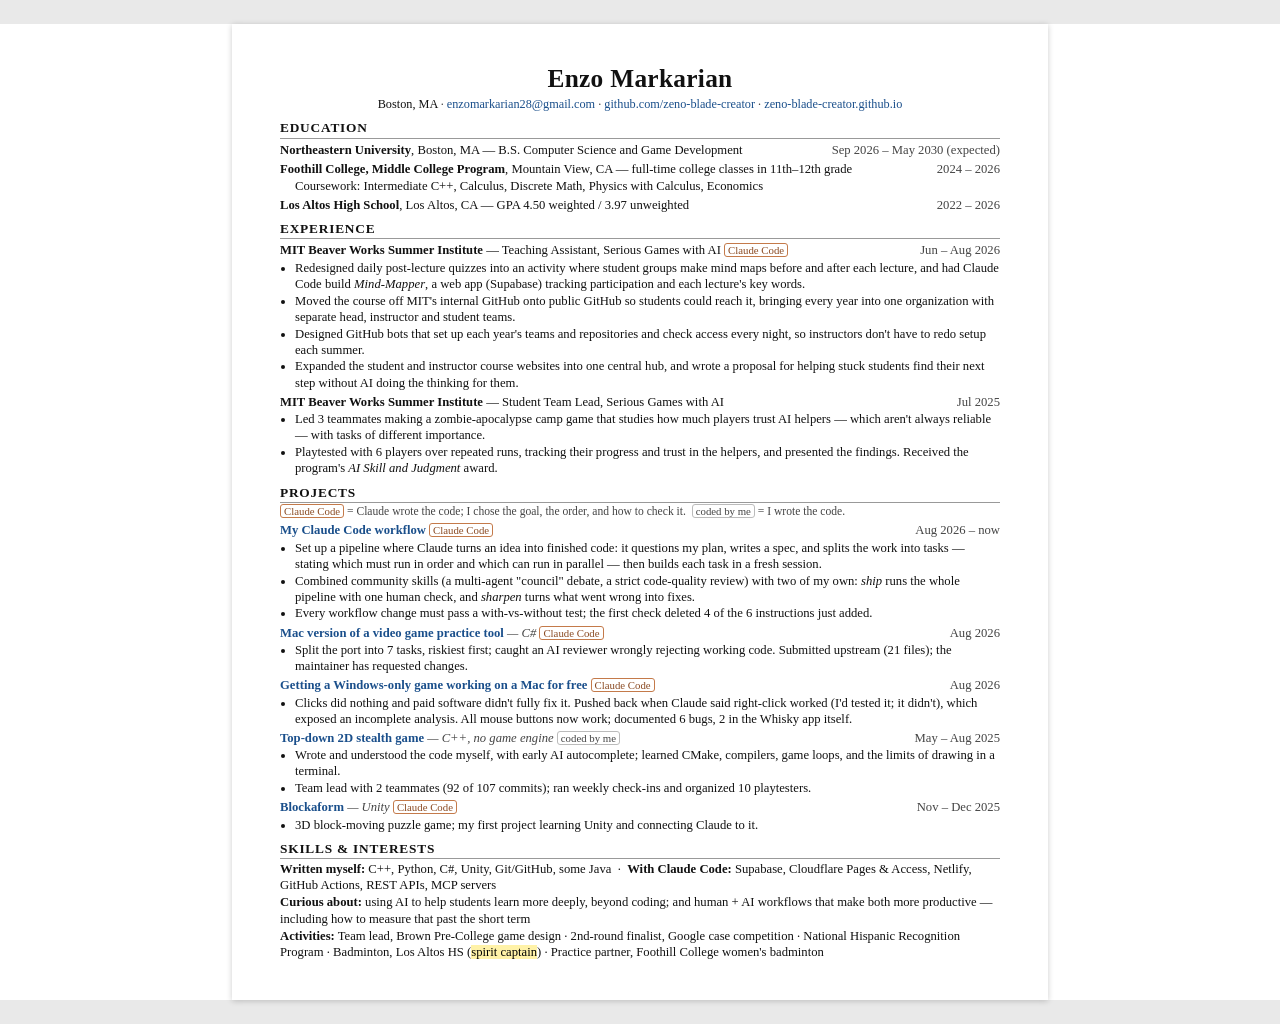
==== resume.html @ fbd15c96 "Add the one-page resume, mark the site as work in progress, correct the PR status resume.html is the" ====
<!doctype html>
<html lang="en">
<head>
<meta charset="utf-8">
<meta name="viewport" content="width=device-width, initial-scale=1">
<title>Enzo Markarian — Resume</title>
<meta name="description" content="Enzo Markarian — one-page resume.">
<!--
  ONE-PAGE RESUME. This file is the single source for resume.pdf.
  Build with ./build-resume.sh. The phone number is NOT stored here: the build script
  injects it from the gitignored resume.local.env, so the public copy never carries it.
  Anything wrapped in <mark> is unconfirmed and must be checked with Enzo.
-->
<style>
  @page { size: Letter; margin: 0.4in 0.5in; }
  :root { --ink:#111; --soft:#444; --rule:#999; --link:#1a4f8b; }
  * { box-sizing: border-box; }
  html { background:#e9e9e9; }
  body { font: 9.5pt/1.28 Charter, "Bitstream Charter", Georgia, serif; color: var(--ink);
         margin: 0; background:#fff; }
  .page { max-width: 8.5in; margin: 0 auto; padding: 0.4in 0.5in; background:#fff; }
  @media print { html{background:#fff} .page { padding: 0; max-width:none; } }
  @media screen { .page { margin: 24px auto; box-shadow: 0 1px 6px rgba(0,0,0,.2); } }
  a { color: var(--link); text-decoration: none; }
  h1 { font-size: 19pt; margin: 0; letter-spacing: .3px; text-align:center; }
  .contact { text-align:center; margin: 2px 0 0; font-size: 9.2pt; }
  .contact span + span::before { content: " · "; color: var(--soft); }
  h2 { font-size: 10pt; text-transform: uppercase; letter-spacing: .8px; margin: 7px 0 2px;
       border-bottom: 1px solid var(--rule); padding-bottom: 1px; }
  .row { display:flex; justify-content:space-between; gap: 12px; margin-top: 3px; }
  .row .when { white-space: nowrap; color: var(--soft); }
  .sub { color: var(--soft); font-style: italic; }
  ul { margin: 1px 0 0; padding-left: 15px; }
  li { margin: 0.5px 0; }
  .key { font-size: 8.7pt; color: var(--soft); margin: 0 0 1px; }
  .tag { font-size: 8.1pt; border: 1px solid #bbb; border-radius: 3px; padding: 0 3px;
         white-space: nowrap; color: var(--soft); font-style: normal; }
  .tag.cc { border-color: #c47a4a; color: #8a4a22; }
  p.line { margin: 1px 0; }
  mark { background: #fff2a8; -webkit-print-color-adjust: exact; print-color-adjust: exact; }
</style>
</head>
<body>
<div class="page">

<h1>Enzo Markarian</h1>
<div class="contact">
  <span>Boston, MA</span>
  <!--PHONE-->
  <span><a href="mailto:enzomarkarian28@gmail.com">enzomarkarian28@gmail.com</a></span>
  <span><a href="https://github.com/zeno-blade-creator">github.com/zeno-blade-creator</a></span>
  <span><a href="https://zeno-blade-creator.github.io">zeno-blade-creator.github.io</a></span>
</div>

<h2>Education</h2>
<div class="row"><div><strong>Northeastern University</strong>, Boston, MA — B.S. Computer Science and Game Development</div>
  <div class="when">Sep 2026 – May 2030 (expected)</div></div>
<div class="row"><div><strong>Foothill College, Middle College Program</strong>, Mountain View, CA — full-time college classes in 11th–12th grade</div>
  <div class="when">2024 – 2026</div></div>
<p class="line" style="padding-left:15px">Coursework: Intermediate C++, Calculus, Discrete Math, Physics with Calculus, Economics</p>
<div class="row"><div><strong>Los Altos High School</strong>, Los Altos, CA — GPA 4.50 weighted / 3.97 unweighted</div>
  <div class="when">2022 – 2026</div></div>

<h2>Experience</h2>
<div class="row"><div><strong>MIT Beaver Works Summer Institute</strong> — Teaching Assistant, Serious Games with AI
  <span class="tag cc">Claude Code</span></div>
  <div class="when">Jun – Aug 2026</div></div>
<ul>
  <li>Redesigned daily post-lecture quizzes into an activity where student groups make mind maps before and after each
      lecture, and had Claude Code build <em>Mind-Mapper</em>, a web app (Supabase) tracking participation and each lecture's key words.</li>
  <li>Moved the course off MIT's internal GitHub onto public GitHub so students could reach it, bringing every year into one
      organization with separate head, instructor and student teams.</li>
  <li>Designed GitHub bots that set up each year's teams and repositories and check access every night, so instructors
      don't have to redo setup each summer.</li>
  <li>Expanded the student and instructor course websites into one central hub, and wrote a proposal for helping stuck
      students find their next step without AI doing the thinking for them.</li>
</ul>

<div class="row"><div><strong>MIT Beaver Works Summer Institute</strong> — Student Team Lead, Serious Games with AI</div>
  <div class="when">Jul 2025</div></div>
<ul>
  <li>Led 3 teammates making a zombie-apocalypse camp game that studies how much players trust AI helpers — which
      aren't always reliable — with tasks of different importance.</li>
  <li>Playtested with 6 players over repeated runs, tracking their progress and trust in the helpers, and presented the findings.
      Received the program's <em>AI Skill and Judgment</em> award.</li>
</ul>

<h2>Projects</h2>
<p class="key"><span class="tag cc">Claude Code</span> = Claude wrote the code; I chose the goal, the order, and how to check it.
  &nbsp;<span class="tag">coded by me</span> = I wrote the code.</p>

<div class="row"><div><strong><a href="https://zeno-blade-creator.github.io/projects/ai-workflow.html">My Claude Code workflow</a></strong>
  <span class="tag cc">Claude Code</span></div><div class="when">Aug 2026 – now</div></div>
<ul>
  <li>Set up a pipeline where Claude turns an idea into finished code: it questions my plan, writes a spec, and splits the work
      into tasks — stating which must run in order and which can run in parallel — then builds each task in a fresh session.</li>
  <li>Combined community skills (a multi-agent "council" debate, a strict code-quality review) with two of my own:
      <em>ship</em> runs the whole pipeline with one human check, and <em>sharpen</em> turns what went wrong into fixes.</li>
  <li>Every workflow change must pass a with-vs-without test; the first check deleted 4 of the 6 instructions just added.</li>
</ul>

<div class="row"><div><strong><a href="https://github.com/NoahStolk/ddinfo-tools/pull/159">Mac version of a video game practice tool</a></strong>
  <span class="sub">— C#</span> <span class="tag cc">Claude Code</span></div><div class="when">Aug 2026</div></div>
<ul>
  <li>Split the port into 7 tasks, riskiest first; caught an AI reviewer wrongly rejecting working code.
      Submitted upstream (21 files); the maintainer has requested changes.</li>
</ul>

<div class="row"><div><strong><a href="https://github.com/zeno-blade-creator/whisky-unity-mouse-fix">Getting a Windows-only game working on a Mac for free</a></strong>
  <span class="tag cc">Claude Code</span></div><div class="when">Aug 2026</div></div>
<ul>
  <li>Clicks did nothing and paid software didn't fully fix it. Pushed back when Claude said right-click worked (I'd tested it; it didn't),
      which exposed an incomplete analysis. All mouse buttons now work; documented 6 bugs, 2 in the Whisky app itself.</li>
</ul>

<div class="row"><div><strong><a href="https://github.com/k-petricusic/C-Class-Game">Top-down 2D stealth game</a></strong>
  <span class="sub">— C++, no game engine</span> <span class="tag">coded by me</span></div><div class="when">May – Aug 2025</div></div>
<ul>
  <li>Wrote and understood the code myself, with early AI autocomplete; learned CMake, compilers, game loops, and the limits of drawing in a terminal.</li>
  <li>Team lead with 2 teammates (92 of 107 commits); ran weekly check-ins and organized 10 playtesters.</li>
</ul>

<div class="row"><div><strong><a href="https://github.com/zeno-blade-creator/Blockaform">Blockaform</a></strong>
  <span class="sub">— Unity</span> <span class="tag cc">Claude Code</span></div><div class="when">Nov – Dec 2025</div></div>
<ul>
  <li>3D block-moving puzzle game; my first project learning Unity and connecting Claude to it.</li>
</ul>

<h2>Skills &amp; Interests</h2>
<p class="line"><strong>Written myself:</strong> C++, Python, C#, Unity, Git/GitHub, some Java
  &nbsp;·&nbsp; <strong>With Claude Code:</strong> Supabase, Cloudflare Pages &amp; Access, Netlify, GitHub Actions, REST APIs, MCP servers</p>
<p class="line"><strong>Curious about:</strong> using AI to help students learn more deeply, beyond coding; and human + AI workflows
  that make both more productive — including how to measure that past the short term</p>
<p class="line"><strong>Activities:</strong> Team lead, Brown Pre-College game design · 2nd-round finalist, Google case competition ·
  National Hispanic Recognition Program · Badminton, Los Altos HS (<mark>spirit captain</mark>) · Practice partner, Foothill College women's badminton</p>

</div>
</body>
</html>
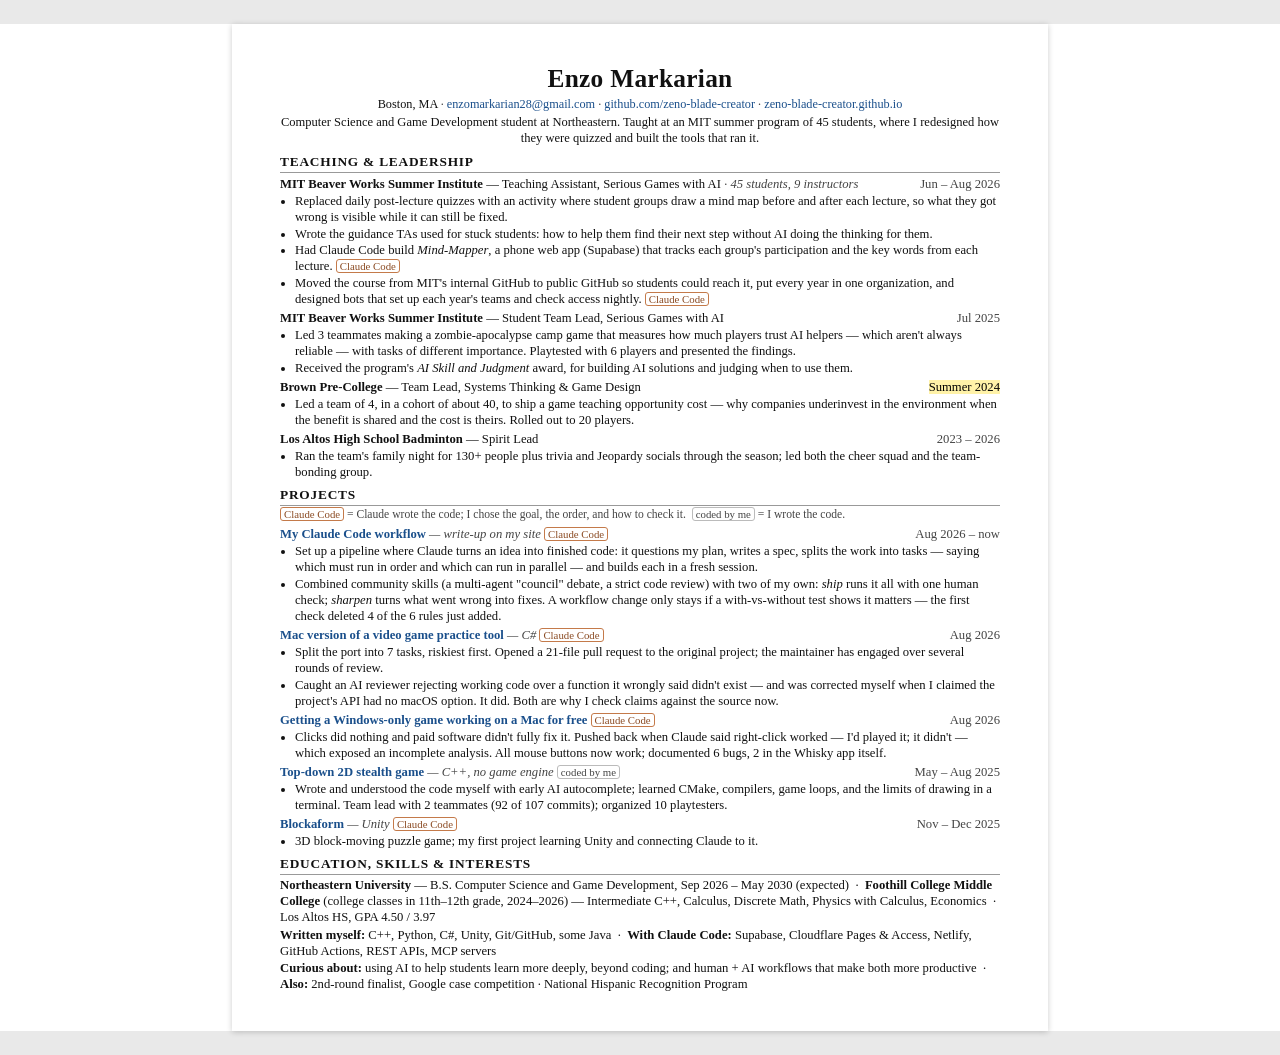
==== commit e8054615: "Fill in the site's open sections and reframe the resume around teaching Removes every TODO placehold" ====
--- a/resume.html
+++ b/resume.html
@@ -16,7 +16,7 @@
   :root { --ink:#111; --soft:#444; --rule:#999; --link:#1a4f8b; }
   * { box-sizing: border-box; }
   html { background:#e9e9e9; }
-  body { font: 9.5pt/1.28 Charter, "Bitstream Charter", Georgia, serif; color: var(--ink);
+  body { font: 9.5pt/1.27 Charter, "Bitstream Charter", Georgia, serif; color: var(--ink);
          margin: 0; background:#fff; }
   .page { max-width: 8.5in; margin: 0 auto; padding: 0.4in 0.5in; background:#fff; }
   @media print { html{background:#fff} .page { padding: 0; max-width:none; } }
@@ -25,6 +25,7 @@
   h1 { font-size: 19pt; margin: 0; letter-spacing: .3px; text-align:center; }
   .contact { text-align:center; margin: 2px 0 0; font-size: 9.2pt; }
   .contact span + span::before { content: " · "; color: var(--soft); }
+  .summary { text-align:center; margin: 3px 0 0; font-size: 9.4pt; color: var(--ink); }
   h2 { font-size: 10pt; text-transform: uppercase; letter-spacing: .8px; margin: 7px 0 2px;
        border-bottom: 1px solid var(--rule); padding-bottom: 1px; }
   .row { display:flex; justify-content:space-between; gap: 12px; margin-top: 3px; }
@@ -51,38 +52,43 @@
   <span><a href="https://github.com/zeno-blade-creator">github.com/zeno-blade-creator</a></span>
   <span><a href="https://zeno-blade-creator.github.io">zeno-blade-creator.github.io</a></span>
 </div>
+<p class="summary">Computer Science and Game Development student at Northeastern. Taught at an MIT summer
+  program of 45 students, where I redesigned how they were quizzed and built the tools that ran it.</p>
 
-<h2>Education</h2>
-<div class="row"><div><strong>Northeastern University</strong>, Boston, MA — B.S. Computer Science and Game Development</div>
-  <div class="when">Sep 2026 – May 2030 (expected)</div></div>
-<div class="row"><div><strong>Foothill College, Middle College Program</strong>, Mountain View, CA — full-time college classes in 11th–12th grade</div>
-  <div class="when">2024 – 2026</div></div>
-<p class="line" style="padding-left:15px">Coursework: Intermediate C++, Calculus, Discrete Math, Physics with Calculus, Economics</p>
-<div class="row"><div><strong>Los Altos High School</strong>, Los Altos, CA — GPA 4.50 weighted / 3.97 unweighted</div>
-  <div class="when">2022 – 2026</div></div>
-
-<h2>Experience</h2>
+<h2>Teaching &amp; Leadership</h2>
 <div class="row"><div><strong>MIT Beaver Works Summer Institute</strong> — Teaching Assistant, Serious Games with AI
-  <span class="tag cc">Claude Code</span></div>
+  <span class="sub">· 45 students, 9 instructors</span></div>
   <div class="when">Jun – Aug 2026</div></div>
 <ul>
-  <li>Redesigned daily post-lecture quizzes into an activity where student groups make mind maps before and after each
-      lecture, and had Claude Code build <em>Mind-Mapper</em>, a web app (Supabase) tracking participation and each lecture's key words.</li>
-  <li>Moved the course off MIT's internal GitHub onto public GitHub so students could reach it, bringing every year into one
-      organization with separate head, instructor and student teams.</li>
-  <li>Designed GitHub bots that set up each year's teams and repositories and check access every night, so instructors
-      don't have to redo setup each summer.</li>
-  <li>Expanded the student and instructor course websites into one central hub, and wrote a proposal for helping stuck
-      students find their next step without AI doing the thinking for them.</li>
+  <li>Replaced daily post-lecture quizzes with an activity where student groups draw a mind map before and after each
+      lecture, so what they got wrong is visible while it can still be fixed.</li>
+  <li>Wrote the guidance TAs used for stuck students: how to help them find their next step without AI doing the thinking for them.</li>
+  <li>Had Claude Code build <em>Mind-Mapper</em>, a phone web app (Supabase) that tracks each group's participation and
+      the key words from each lecture. <span class="tag cc">Claude Code</span></li>
+  <li>Moved the course from MIT's internal GitHub to public GitHub so students could reach it, put every year in one
+      organization, and designed bots that set up each year's teams and check access nightly. <span class="tag cc">Claude Code</span></li>
 </ul>
 
 <div class="row"><div><strong>MIT Beaver Works Summer Institute</strong> — Student Team Lead, Serious Games with AI</div>
   <div class="when">Jul 2025</div></div>
 <ul>
-  <li>Led 3 teammates making a zombie-apocalypse camp game that studies how much players trust AI helpers — which
-      aren't always reliable — with tasks of different importance.</li>
-  <li>Playtested with 6 players over repeated runs, tracking their progress and trust in the helpers, and presented the findings.
-      Received the program's <em>AI Skill and Judgment</em> award.</li>
+  <li>Led 3 teammates making a zombie-apocalypse camp game that measures how much players trust AI helpers — which
+      aren't always reliable — with tasks of different importance. Playtested with 6 players and presented the findings.</li>
+  <li>Received the program's <em>AI Skill and Judgment</em> award, for building AI solutions and judging when to use them.</li>
+</ul>
+
+<div class="row"><div><strong>Brown Pre-College</strong> — Team Lead, Systems Thinking &amp; Game Design</div>
+  <div class="when"><mark>Summer 2024</mark></div></div>
+<ul>
+  <li>Led a team of 4, in a cohort of about 40, to ship a game teaching opportunity cost — why companies underinvest in
+      the environment when the benefit is shared and the cost is theirs. Rolled out to 20 players.</li>
+</ul>
+
+<div class="row"><div><strong>Los Altos High School Badminton</strong> — Spirit Lead</div>
+  <div class="when">2023 – 2026</div></div>
+<ul>
+  <li>Ran the team's family night for 130+ people plus trivia and Jeopardy socials through the season; led both the
+      cheer squad and the team-bonding group.</li>
 </ul>
 
 <h2>Projects</h2>
@@ -90,34 +96,36 @@
   &nbsp;<span class="tag">coded by me</span> = I wrote the code.</p>
 
 <div class="row"><div><strong><a href="https://zeno-blade-creator.github.io/projects/ai-workflow.html">My Claude Code workflow</a></strong>
-  <span class="tag cc">Claude Code</span></div><div class="when">Aug 2026 – now</div></div>
+  <span class="sub">— write-up on my site</span> <span class="tag cc">Claude Code</span></div><div class="when">Aug 2026 – now</div></div>
 <ul>
-  <li>Set up a pipeline where Claude turns an idea into finished code: it questions my plan, writes a spec, and splits the work
-      into tasks — stating which must run in order and which can run in parallel — then builds each task in a fresh session.</li>
-  <li>Combined community skills (a multi-agent "council" debate, a strict code-quality review) with two of my own:
-      <em>ship</em> runs the whole pipeline with one human check, and <em>sharpen</em> turns what went wrong into fixes.</li>
-  <li>Every workflow change must pass a with-vs-without test; the first check deleted 4 of the 6 instructions just added.</li>
+  <li>Set up a pipeline where Claude turns an idea into finished code: it questions my plan, writes a spec, splits the work
+      into tasks — saying which must run in order and which can run in parallel — and builds each in a fresh session.</li>
+  <li>Combined community skills (a multi-agent "council" debate, a strict code review) with two of my own: <em>ship</em> runs
+      it all with one human check; <em>sharpen</em> turns what went wrong into fixes. A workflow change only stays if a
+      with-vs-without test shows it matters — the first check deleted 4 of the 6 rules just added.</li>
 </ul>
 
 <div class="row"><div><strong><a href="https://github.com/NoahStolk/ddinfo-tools/pull/159">Mac version of a video game practice tool</a></strong>
   <span class="sub">— C#</span> <span class="tag cc">Claude Code</span></div><div class="when">Aug 2026</div></div>
 <ul>
-  <li>Split the port into 7 tasks, riskiest first; caught an AI reviewer wrongly rejecting working code.
-      Submitted upstream (21 files); the maintainer has requested changes.</li>
+  <li>Split the port into 7 tasks, riskiest first. Opened a 21-file pull request to the original project; the maintainer
+      has engaged over several rounds of review.</li>
+  <li>Caught an AI reviewer rejecting working code over a function it wrongly said didn't exist — and was corrected myself
+      when I claimed the project's API had no macOS option. It did. Both are why I check claims against the source now.</li>
 </ul>
 
 <div class="row"><div><strong><a href="https://github.com/zeno-blade-creator/whisky-unity-mouse-fix">Getting a Windows-only game working on a Mac for free</a></strong>
   <span class="tag cc">Claude Code</span></div><div class="when">Aug 2026</div></div>
 <ul>
-  <li>Clicks did nothing and paid software didn't fully fix it. Pushed back when Claude said right-click worked (I'd tested it; it didn't),
-      which exposed an incomplete analysis. All mouse buttons now work; documented 6 bugs, 2 in the Whisky app itself.</li>
+  <li>Clicks did nothing and paid software didn't fully fix it. Pushed back when Claude said right-click worked — I'd played it;
+      it didn't — which exposed an incomplete analysis. All mouse buttons now work; documented 6 bugs, 2 in the Whisky app itself.</li>
 </ul>
 
 <div class="row"><div><strong><a href="https://github.com/k-petricusic/C-Class-Game">Top-down 2D stealth game</a></strong>
   <span class="sub">— C++, no game engine</span> <span class="tag">coded by me</span></div><div class="when">May – Aug 2025</div></div>
 <ul>
-  <li>Wrote and understood the code myself, with early AI autocomplete; learned CMake, compilers, game loops, and the limits of drawing in a terminal.</li>
-  <li>Team lead with 2 teammates (92 of 107 commits); ran weekly check-ins and organized 10 playtesters.</li>
+  <li>Wrote and understood the code myself with early AI autocomplete; learned CMake, compilers, game loops, and the limits
+      of drawing in a terminal. Team lead with 2 teammates (92 of 107 commits); organized 10 playtesters.</li>
 </ul>
 
 <div class="row"><div><strong><a href="https://github.com/zeno-blade-creator/Blockaform">Blockaform</a></strong>
@@ -126,13 +134,14 @@
   <li>3D block-moving puzzle game; my first project learning Unity and connecting Claude to it.</li>
 </ul>
 
-<h2>Skills &amp; Interests</h2>
+<h2>Education, Skills &amp; Interests</h2>
+<p class="line"><strong>Northeastern University</strong> — B.S. Computer Science and Game Development, Sep 2026 – May 2030 (expected)
+  &nbsp;·&nbsp; <strong>Foothill College Middle College</strong> (college classes in 11th–12th grade, 2024–2026) — Intermediate C++,
+  Calculus, Discrete Math, Physics with Calculus, Economics &nbsp;·&nbsp; Los Altos HS, GPA 4.50 / 3.97</p>
 <p class="line"><strong>Written myself:</strong> C++, Python, C#, Unity, Git/GitHub, some Java
   &nbsp;·&nbsp; <strong>With Claude Code:</strong> Supabase, Cloudflare Pages &amp; Access, Netlify, GitHub Actions, REST APIs, MCP servers</p>
 <p class="line"><strong>Curious about:</strong> using AI to help students learn more deeply, beyond coding; and human + AI workflows
-  that make both more productive — including how to measure that past the short term</p>
-<p class="line"><strong>Activities:</strong> Team lead, Brown Pre-College game design · 2nd-round finalist, Google case competition ·
-  National Hispanic Recognition Program · Badminton, Los Altos HS (<mark>spirit captain</mark>) · Practice partner, Foothill College women's badminton</p>
+  that make both more productive &nbsp;·&nbsp; <strong>Also:</strong> 2nd-round finalist, Google case competition · National Hispanic Recognition Program</p>
 
 </div>
 </body>
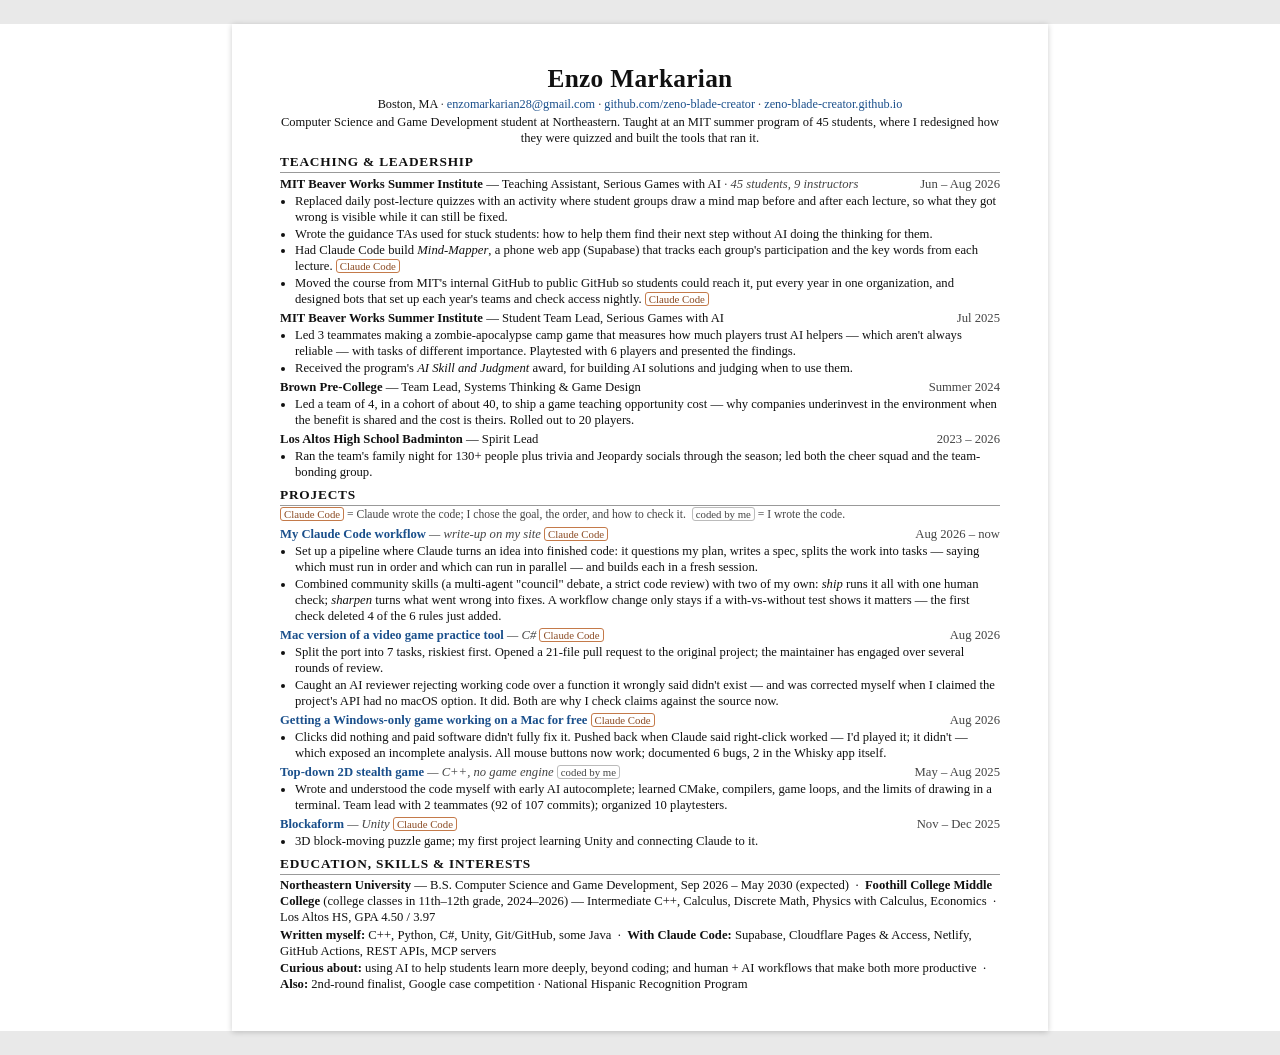
==== commit c933f399: "Confirm the Brown Pre-College year Co-Authored-By: Claude Opus 5 <noreply@anthropic.com>" ====
--- a/resume.html
+++ b/resume.html
@@ -78,7 +78,7 @@
 </ul>
 
 <div class="row"><div><strong>Brown Pre-College</strong> — Team Lead, Systems Thinking &amp; Game Design</div>
-  <div class="when"><mark>Summer 2024</mark></div></div>
+  <div class="when">Summer 2024</div></div>
 <ul>
   <li>Led a team of 4, in a cohort of about 40, to ship a game teaching opportunity cost — why companies underinvest in
       the environment when the benefit is shared and the cost is theirs. Rolled out to 20 players.</li>
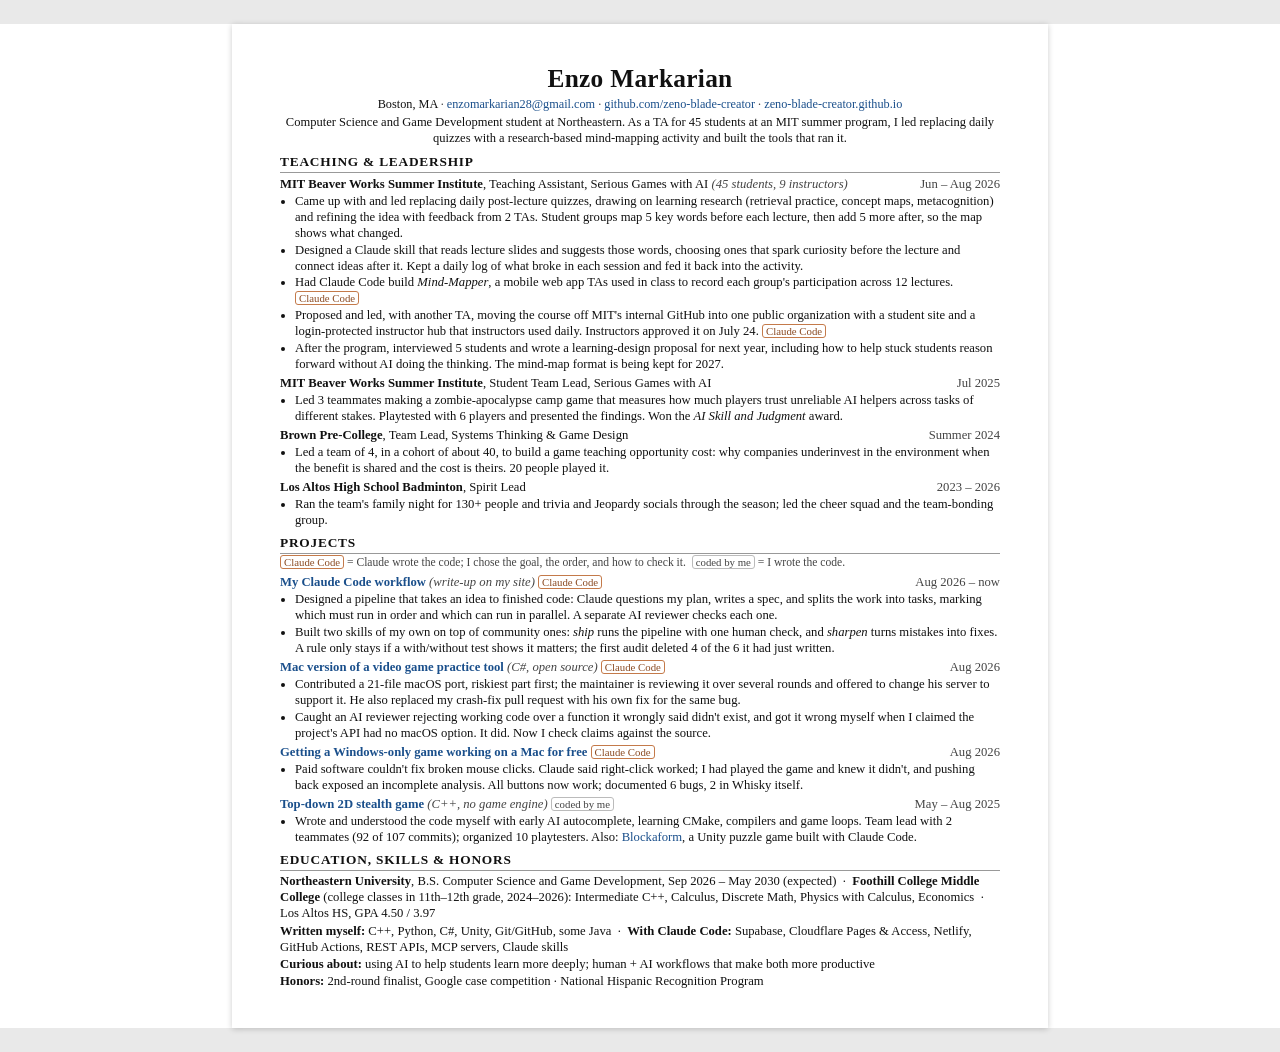
==== commit b303e161: "Lead the resume with the BWSI teaching work, and match the site to it Adds the evidence-backed teach" ====
--- a/resume.html
+++ b/resume.html
@@ -52,43 +52,44 @@
   <span><a href="https://github.com/zeno-blade-creator">github.com/zeno-blade-creator</a></span>
   <span><a href="https://zeno-blade-creator.github.io">zeno-blade-creator.github.io</a></span>
 </div>
-<p class="summary">Computer Science and Game Development student at Northeastern. Taught at an MIT summer
-  program of 45 students, where I redesigned how they were quizzed and built the tools that ran it.</p>
+<p class="summary">Computer Science and Game Development student at Northeastern. As a TA for 45 students at an MIT summer
+  program, I led replacing daily quizzes with a research-based mind-mapping activity and built the tools that ran it.</p>
 
 <h2>Teaching &amp; Leadership</h2>
-<div class="row"><div><strong>MIT Beaver Works Summer Institute</strong> — Teaching Assistant, Serious Games with AI
-  <span class="sub">· 45 students, 9 instructors</span></div>
+<div class="row"><div><strong>MIT Beaver Works Summer Institute</strong>, Teaching Assistant, Serious Games with AI
+  <span class="sub">(45 students, 9 instructors)</span></div>
   <div class="when">Jun – Aug 2026</div></div>
 <ul>
-  <li>Replaced daily post-lecture quizzes with an activity where student groups draw a mind map before and after each
-      lecture, so what they got wrong is visible while it can still be fixed.</li>
-  <li>Wrote the guidance TAs used for stuck students: how to help them find their next step without AI doing the thinking for them.</li>
-  <li>Had Claude Code build <em>Mind-Mapper</em>, a phone web app (Supabase) that tracks each group's participation and
-      the key words from each lecture. <span class="tag cc">Claude Code</span></li>
-  <li>Moved the course from MIT's internal GitHub to public GitHub so students could reach it, put every year in one
-      organization, and designed bots that set up each year's teams and check access nightly. <span class="tag cc">Claude Code</span></li>
+  <li>Came up with and led replacing daily post-lecture quizzes, drawing on learning research (retrieval practice, concept maps,
+      metacognition) and refining the idea with feedback from 2 TAs. Student groups map 5 key words before each lecture, then add 5 more after, so the map shows what changed.</li>
+  <li>Designed a Claude skill that reads lecture slides and suggests those words, choosing ones that spark curiosity before the
+      lecture and connect ideas after it. Kept a daily log of what broke in each session and fed it back into the activity.</li>
+  <li>Had Claude Code build <em>Mind-Mapper</em>, a mobile web app TAs used in class to record each group's participation
+      across 12 lectures. <span class="tag cc">Claude Code</span></li>
+  <li>Proposed and led, with another TA, moving the course off MIT's internal GitHub into one public organization with a
+      student site and a login-protected instructor hub that instructors used daily. Instructors approved it on July 24. <span class="tag cc">Claude Code</span></li>
+  <li>After the program, interviewed 5 students and wrote a learning-design proposal for next year, including how to help
+      stuck students reason forward without AI doing the thinking. The mind-map format is being kept for 2027.</li>
 </ul>
 
-<div class="row"><div><strong>MIT Beaver Works Summer Institute</strong> — Student Team Lead, Serious Games with AI</div>
+<div class="row"><div><strong>MIT Beaver Works Summer Institute</strong>, Student Team Lead, Serious Games with AI</div>
   <div class="when">Jul 2025</div></div>
 <ul>
-  <li>Led 3 teammates making a zombie-apocalypse camp game that measures how much players trust AI helpers — which
-      aren't always reliable — with tasks of different importance. Playtested with 6 players and presented the findings.</li>
-  <li>Received the program's <em>AI Skill and Judgment</em> award, for building AI solutions and judging when to use them.</li>
+  <li>Led 3 teammates making a zombie-apocalypse camp game that measures how much players trust unreliable AI helpers
+      across tasks of different stakes. Playtested with 6 players and presented the findings. Won the <em>AI Skill and Judgment</em> award.</li>
 </ul>
 
-<div class="row"><div><strong>Brown Pre-College</strong> — Team Lead, Systems Thinking &amp; Game Design</div>
+<div class="row"><div><strong>Brown Pre-College</strong>, Team Lead, Systems Thinking &amp; Game Design</div>
   <div class="when">Summer 2024</div></div>
 <ul>
-  <li>Led a team of 4, in a cohort of about 40, to ship a game teaching opportunity cost — why companies underinvest in
-      the environment when the benefit is shared and the cost is theirs. Rolled out to 20 players.</li>
+  <li>Led a team of 4, in a cohort of about 40, to build a game teaching opportunity cost: why companies underinvest in the
+      environment when the benefit is shared and the cost is theirs. 20 people played it.</li>
 </ul>
 
-<div class="row"><div><strong>Los Altos High School Badminton</strong> — Spirit Lead</div>
+<div class="row"><div><strong>Los Altos High School Badminton</strong>, Spirit Lead</div>
   <div class="when">2023 – 2026</div></div>
 <ul>
-  <li>Ran the team's family night for 130+ people plus trivia and Jeopardy socials through the season; led both the
-      cheer squad and the team-bonding group.</li>
+  <li>Ran the team's family night for 130+ people and trivia and Jeopardy socials through the season; led the cheer squad and the team-bonding group.</li>
 </ul>
 
 <h2>Projects</h2>
@@ -96,52 +97,45 @@
   &nbsp;<span class="tag">coded by me</span> = I wrote the code.</p>
 
 <div class="row"><div><strong><a href="https://zeno-blade-creator.github.io/projects/ai-workflow.html">My Claude Code workflow</a></strong>
-  <span class="sub">— write-up on my site</span> <span class="tag cc">Claude Code</span></div><div class="when">Aug 2026 – now</div></div>
+  <span class="sub">(write-up on my site)</span> <span class="tag cc">Claude Code</span></div><div class="when">Aug 2026 – now</div></div>
 <ul>
-  <li>Set up a pipeline where Claude turns an idea into finished code: it questions my plan, writes a spec, splits the work
-      into tasks — saying which must run in order and which can run in parallel — and builds each in a fresh session.</li>
-  <li>Combined community skills (a multi-agent "council" debate, a strict code review) with two of my own: <em>ship</em> runs
-      it all with one human check; <em>sharpen</em> turns what went wrong into fixes. A workflow change only stays if a
-      with-vs-without test shows it matters — the first check deleted 4 of the 6 rules just added.</li>
+  <li>Designed a pipeline that takes an idea to finished code: Claude questions my plan, writes a spec, and splits the work into
+      tasks, marking which must run in order and which can run in parallel. A separate AI reviewer checks each one.</li>
+  <li>Built two skills of my own on top of community ones: <em>ship</em> runs the pipeline with one human check, and <em>sharpen</em>
+      turns mistakes into fixes. A rule only stays if a with/without test shows it matters; the first audit deleted 4 of the 6 it had just written.</li>
 </ul>
 
 <div class="row"><div><strong><a href="https://github.com/NoahStolk/ddinfo-tools/pull/159">Mac version of a video game practice tool</a></strong>
-  <span class="sub">— C#</span> <span class="tag cc">Claude Code</span></div><div class="when">Aug 2026</div></div>
+  <span class="sub">(C#, open source)</span> <span class="tag cc">Claude Code</span></div><div class="when">Aug 2026</div></div>
 <ul>
-  <li>Split the port into 7 tasks, riskiest first. Opened a 21-file pull request to the original project; the maintainer
-      has engaged over several rounds of review.</li>
-  <li>Caught an AI reviewer rejecting working code over a function it wrongly said didn't exist — and was corrected myself
-      when I claimed the project's API had no macOS option. It did. Both are why I check claims against the source now.</li>
+  <li>Contributed a 21-file macOS port, riskiest part first; the maintainer is reviewing it over several rounds and offered to change his
+      server to support it. He also replaced my crash-fix pull request with his own fix for the same bug.</li>
+  <li>Caught an AI reviewer rejecting working code over a function it wrongly said didn't exist, and got it wrong myself when I
+      claimed the project's API had no macOS option. It did. Now I check claims against the source.</li>
 </ul>
 
 <div class="row"><div><strong><a href="https://github.com/zeno-blade-creator/whisky-unity-mouse-fix">Getting a Windows-only game working on a Mac for free</a></strong>
   <span class="tag cc">Claude Code</span></div><div class="when">Aug 2026</div></div>
 <ul>
-  <li>Clicks did nothing and paid software didn't fully fix it. Pushed back when Claude said right-click worked — I'd played it;
-      it didn't — which exposed an incomplete analysis. All mouse buttons now work; documented 6 bugs, 2 in the Whisky app itself.</li>
+  <li>Paid software couldn't fix broken mouse clicks. Claude said right-click worked; I had played the game and knew it didn't, and
+      pushing back exposed an incomplete analysis. All buttons now work; documented 6 bugs, 2 in Whisky itself.</li>
 </ul>
 
 <div class="row"><div><strong><a href="https://github.com/k-petricusic/C-Class-Game">Top-down 2D stealth game</a></strong>
-  <span class="sub">— C++, no game engine</span> <span class="tag">coded by me</span></div><div class="when">May – Aug 2025</div></div>
+  <span class="sub">(C++, no game engine)</span> <span class="tag">coded by me</span></div><div class="when">May – Aug 2025</div></div>
 <ul>
-  <li>Wrote and understood the code myself with early AI autocomplete; learned CMake, compilers, game loops, and the limits
-      of drawing in a terminal. Team lead with 2 teammates (92 of 107 commits); organized 10 playtesters.</li>
+  <li>Wrote and understood the code myself with early AI autocomplete, learning CMake, compilers and game loops. Team lead with 2 teammates
+      (92 of 107 commits); organized 10 playtesters. Also: <a href="https://github.com/zeno-blade-creator/Blockaform">Blockaform</a>, a Unity puzzle game built with Claude Code.</li>
 </ul>
 
-<div class="row"><div><strong><a href="https://github.com/zeno-blade-creator/Blockaform">Blockaform</a></strong>
-  <span class="sub">— Unity</span> <span class="tag cc">Claude Code</span></div><div class="when">Nov – Dec 2025</div></div>
-<ul>
-  <li>3D block-moving puzzle game; my first project learning Unity and connecting Claude to it.</li>
-</ul>
-
-<h2>Education, Skills &amp; Interests</h2>
-<p class="line"><strong>Northeastern University</strong> — B.S. Computer Science and Game Development, Sep 2026 – May 2030 (expected)
-  &nbsp;·&nbsp; <strong>Foothill College Middle College</strong> (college classes in 11th–12th grade, 2024–2026) — Intermediate C++,
+<h2>Education, Skills &amp; Honors</h2>
+<p class="line"><strong>Northeastern University</strong>, B.S. Computer Science and Game Development, Sep 2026 – May 2030 (expected)
+  &nbsp;·&nbsp; <strong>Foothill College Middle College</strong> (college classes in 11th–12th grade, 2024–2026): Intermediate C++,
   Calculus, Discrete Math, Physics with Calculus, Economics &nbsp;·&nbsp; Los Altos HS, GPA 4.50 / 3.97</p>
 <p class="line"><strong>Written myself:</strong> C++, Python, C#, Unity, Git/GitHub, some Java
-  &nbsp;·&nbsp; <strong>With Claude Code:</strong> Supabase, Cloudflare Pages &amp; Access, Netlify, GitHub Actions, REST APIs, MCP servers</p>
-<p class="line"><strong>Curious about:</strong> using AI to help students learn more deeply, beyond coding; and human + AI workflows
-  that make both more productive &nbsp;·&nbsp; <strong>Also:</strong> 2nd-round finalist, Google case competition · National Hispanic Recognition Program</p>
+  &nbsp;·&nbsp; <strong>With Claude Code:</strong> Supabase, Cloudflare Pages &amp; Access, Netlify, GitHub Actions, REST APIs, MCP servers, Claude skills</p>
+<p class="line"><strong>Curious about:</strong> using AI to help students learn more deeply; human + AI workflows that make both more productive</p>
+<p class="line"><strong>Honors:</strong> 2nd-round finalist, Google case competition · National Hispanic Recognition Program</p>
 
 </div>
 </body>
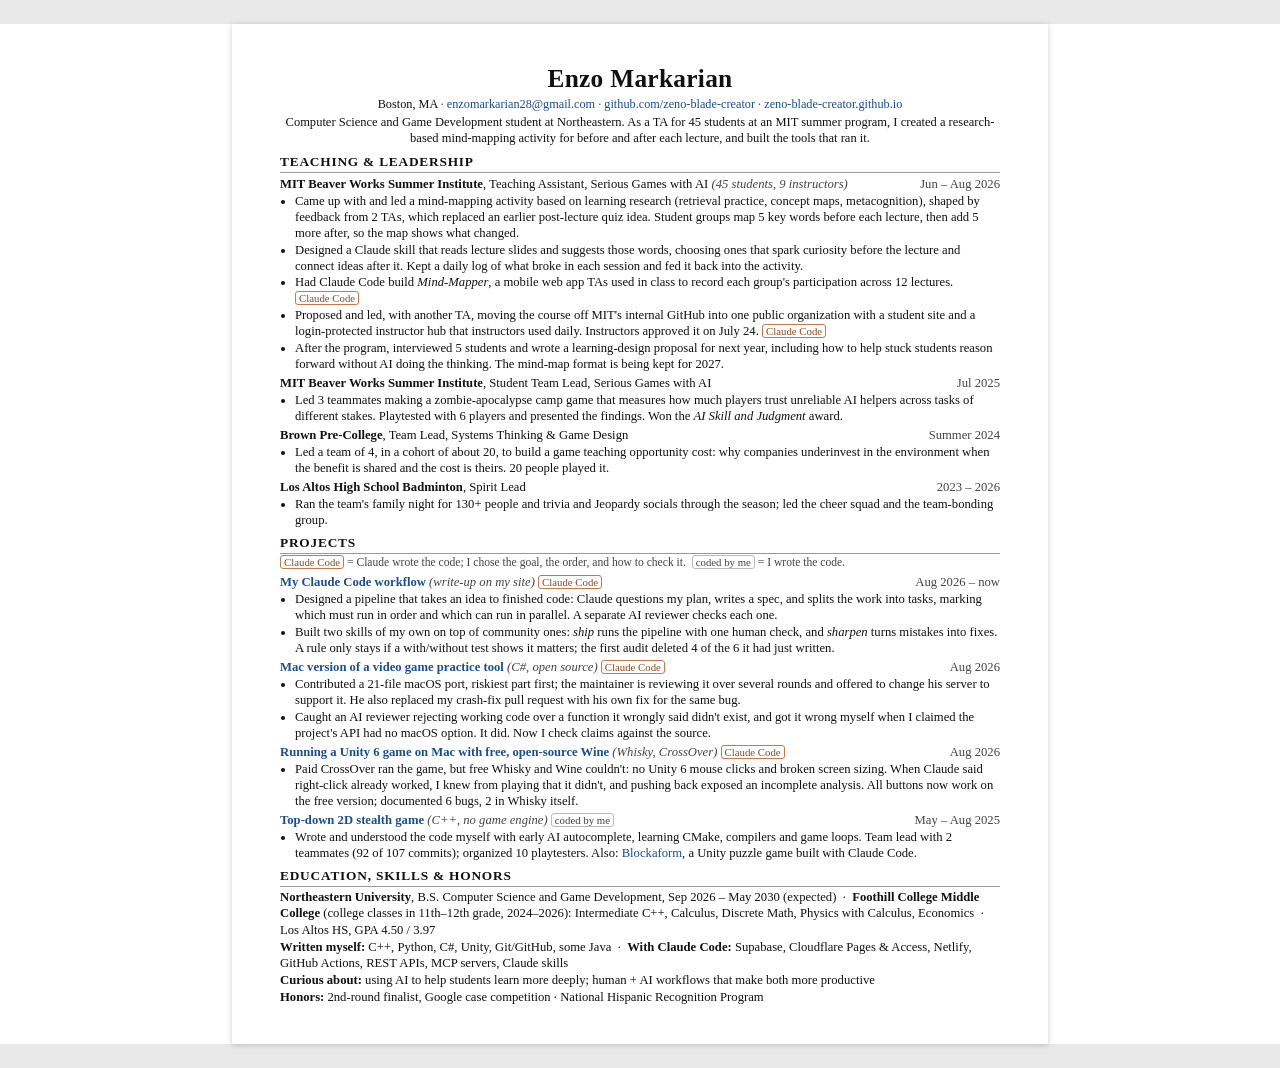
==== commit 985849eb: "Correct the mind-map origin, the Brown cohort size, and the CrossOver claim The activity replaced an" ====
--- a/resume.html
+++ b/resume.html
@@ -53,15 +53,15 @@
   <span><a href="https://zeno-blade-creator.github.io">zeno-blade-creator.github.io</a></span>
 </div>
 <p class="summary">Computer Science and Game Development student at Northeastern. As a TA for 45 students at an MIT summer
-  program, I led replacing daily quizzes with a research-based mind-mapping activity and built the tools that ran it.</p>
+  program, I created a research-based mind-mapping activity for before and after each lecture, and built the tools that ran it.</p>
 
 <h2>Teaching &amp; Leadership</h2>
 <div class="row"><div><strong>MIT Beaver Works Summer Institute</strong>, Teaching Assistant, Serious Games with AI
   <span class="sub">(45 students, 9 instructors)</span></div>
   <div class="when">Jun – Aug 2026</div></div>
 <ul>
-  <li>Came up with and led replacing daily post-lecture quizzes, drawing on learning research (retrieval practice, concept maps,
-      metacognition) and refining the idea with feedback from 2 TAs. Student groups map 5 key words before each lecture, then add 5 more after, so the map shows what changed.</li>
+  <li>Came up with and led a mind-mapping activity based on learning research (retrieval practice, concept maps, metacognition),
+      shaped by feedback from 2 TAs, which replaced an earlier post-lecture quiz idea. Student groups map 5 key words before each lecture, then add 5 more after, so the map shows what changed.</li>
   <li>Designed a Claude skill that reads lecture slides and suggests those words, choosing ones that spark curiosity before the
       lecture and connect ideas after it. Kept a daily log of what broke in each session and fed it back into the activity.</li>
   <li>Had Claude Code build <em>Mind-Mapper</em>, a mobile web app TAs used in class to record each group's participation
@@ -82,7 +82,7 @@
 <div class="row"><div><strong>Brown Pre-College</strong>, Team Lead, Systems Thinking &amp; Game Design</div>
   <div class="when">Summer 2024</div></div>
 <ul>
-  <li>Led a team of 4, in a cohort of about 40, to build a game teaching opportunity cost: why companies underinvest in the
+  <li>Led a team of 4, in a cohort of about 20, to build a game teaching opportunity cost: why companies underinvest in the
       environment when the benefit is shared and the cost is theirs. 20 people played it.</li>
 </ul>
 
@@ -114,11 +114,13 @@
       claimed the project's API had no macOS option. It did. Now I check claims against the source.</li>
 </ul>
 
-<div class="row"><div><strong><a href="https://github.com/zeno-blade-creator/whisky-unity-mouse-fix">Getting a Windows-only game working on a Mac for free</a></strong>
+<div class="row"><div><strong><a href="https://github.com/zeno-blade-creator/whisky-unity-mouse-fix">Running a Unity 6 game on Mac with free, open-source Wine</a></strong>
+  <span class="sub">(Whisky, CrossOver)</span>
   <span class="tag cc">Claude Code</span></div><div class="when">Aug 2026</div></div>
 <ul>
-  <li>Paid software couldn't fix broken mouse clicks. Claude said right-click worked; I had played the game and knew it didn't, and
-      pushing back exposed an incomplete analysis. All buttons now work; documented 6 bugs, 2 in Whisky itself.</li>
+  <li>Paid CrossOver ran the game, but free Whisky and Wine couldn't: no Unity 6 mouse clicks and broken screen sizing. When Claude
+      said right-click already worked, I knew from playing that it didn't, and pushing back exposed an incomplete analysis.
+      All buttons now work on the free version; documented 6 bugs, 2 in Whisky itself.</li>
 </ul>
 
 <div class="row"><div><strong><a href="https://github.com/k-petricusic/C-Class-Game">Top-down 2D stealth game</a></strong>
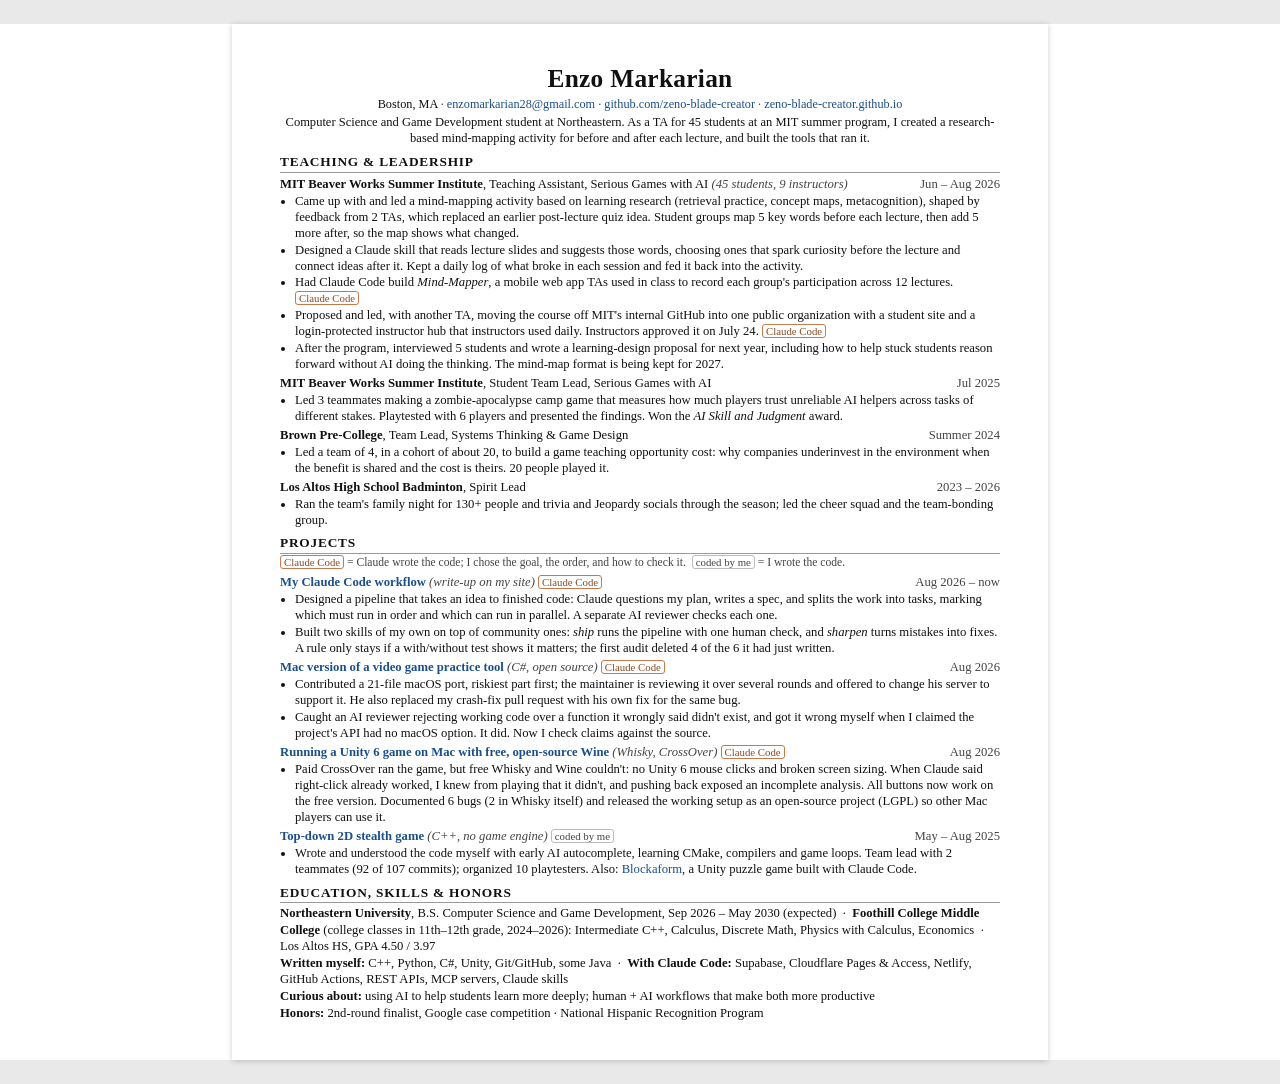
==== commit 90c21848: "Note the Wine setup was released as open source Co-Authored-By: Claude Opus 5 <noreply@anthropic.com" ====
--- a/resume.html
+++ b/resume.html
@@ -120,7 +120,8 @@
 <ul>
   <li>Paid CrossOver ran the game, but free Whisky and Wine couldn't: no Unity 6 mouse clicks and broken screen sizing. When Claude
       said right-click already worked, I knew from playing that it didn't, and pushing back exposed an incomplete analysis.
-      All buttons now work on the free version; documented 6 bugs, 2 in Whisky itself.</li>
+      All buttons now work on the free version. Documented 6 bugs (2 in Whisky itself) and released the working setup as
+      an open-source project (LGPL) so other Mac players can use it.</li>
 </ul>
 
 <div class="row"><div><strong><a href="https://github.com/k-petricusic/C-Class-Game">Top-down 2D stealth game</a></strong>
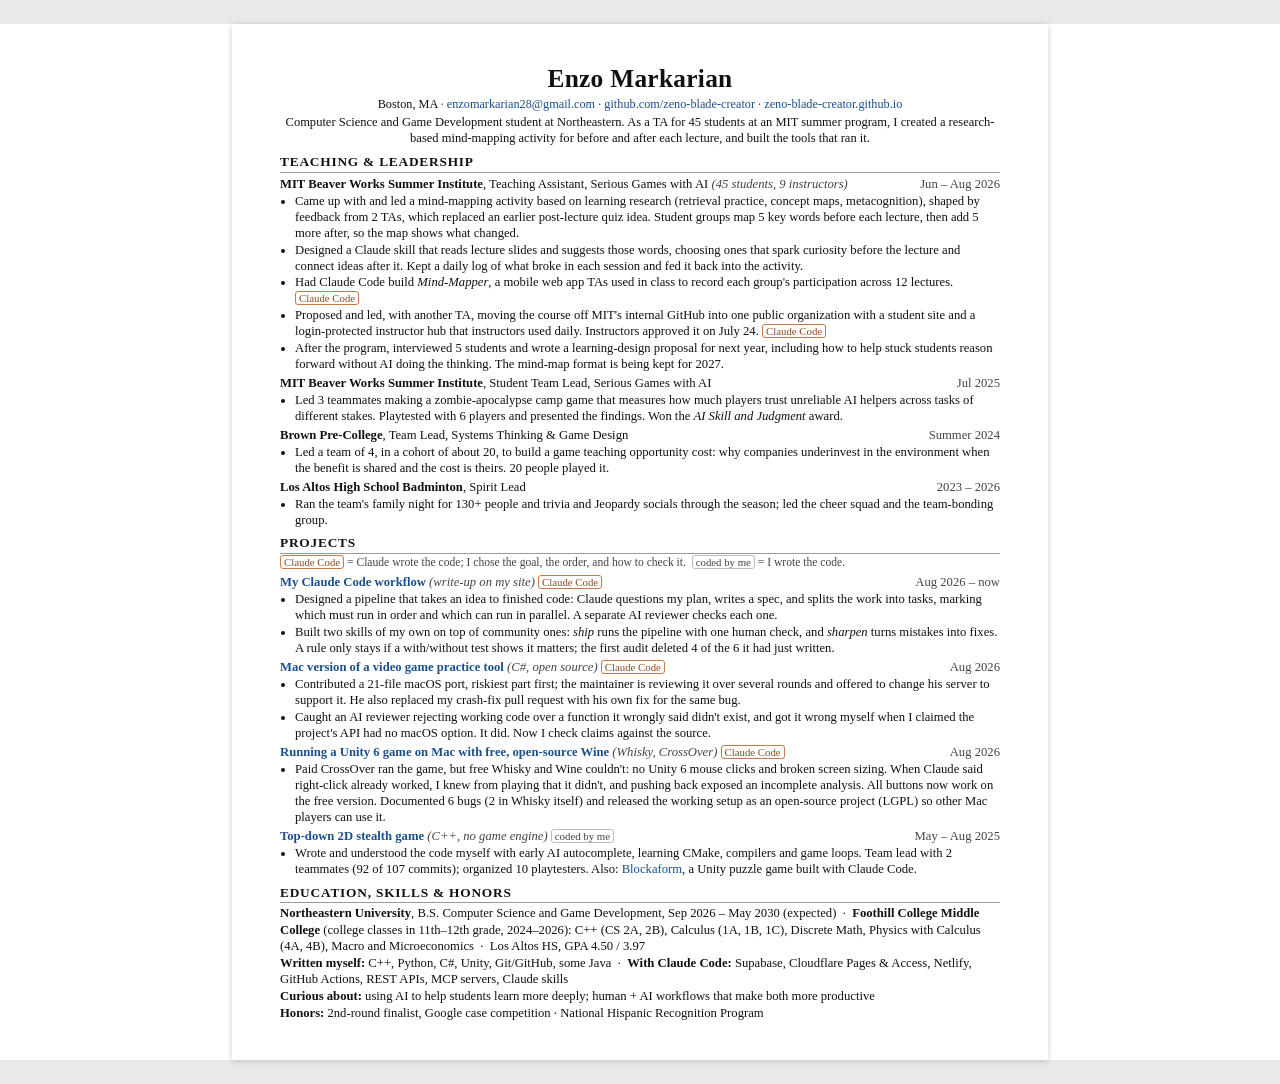
==== commit b434dce6: "List the full Foothill coursework on the resume and site Co-Authored-By: Claude Opus 5 <noreply@anth" ====
--- a/resume.html
+++ b/resume.html
@@ -133,8 +133,8 @@
 
 <h2>Education, Skills &amp; Honors</h2>
 <p class="line"><strong>Northeastern University</strong>, B.S. Computer Science and Game Development, Sep 2026 – May 2030 (expected)
-  &nbsp;·&nbsp; <strong>Foothill College Middle College</strong> (college classes in 11th–12th grade, 2024–2026): Intermediate C++,
-  Calculus, Discrete Math, Physics with Calculus, Economics &nbsp;·&nbsp; Los Altos HS, GPA 4.50 / 3.97</p>
+  &nbsp;·&nbsp; <strong>Foothill College Middle College</strong> (college classes in 11th–12th grade, 2024–2026): C++ (CS 2A, 2B),
+  Calculus (1A, 1B, 1C), Discrete Math, Physics with Calculus (4A, 4B), Macro and Microeconomics &nbsp;·&nbsp; Los Altos HS, GPA 4.50 / 3.97</p>
 <p class="line"><strong>Written myself:</strong> C++, Python, C#, Unity, Git/GitHub, some Java
   &nbsp;·&nbsp; <strong>With Claude Code:</strong> Supabase, Cloudflare Pages &amp; Access, Netlify, GitHub Actions, REST APIs, MCP servers, Claude skills</p>
 <p class="line"><strong>Curious about:</strong> using AI to help students learn more deeply; human + AI workflows that make both more productive</p>
